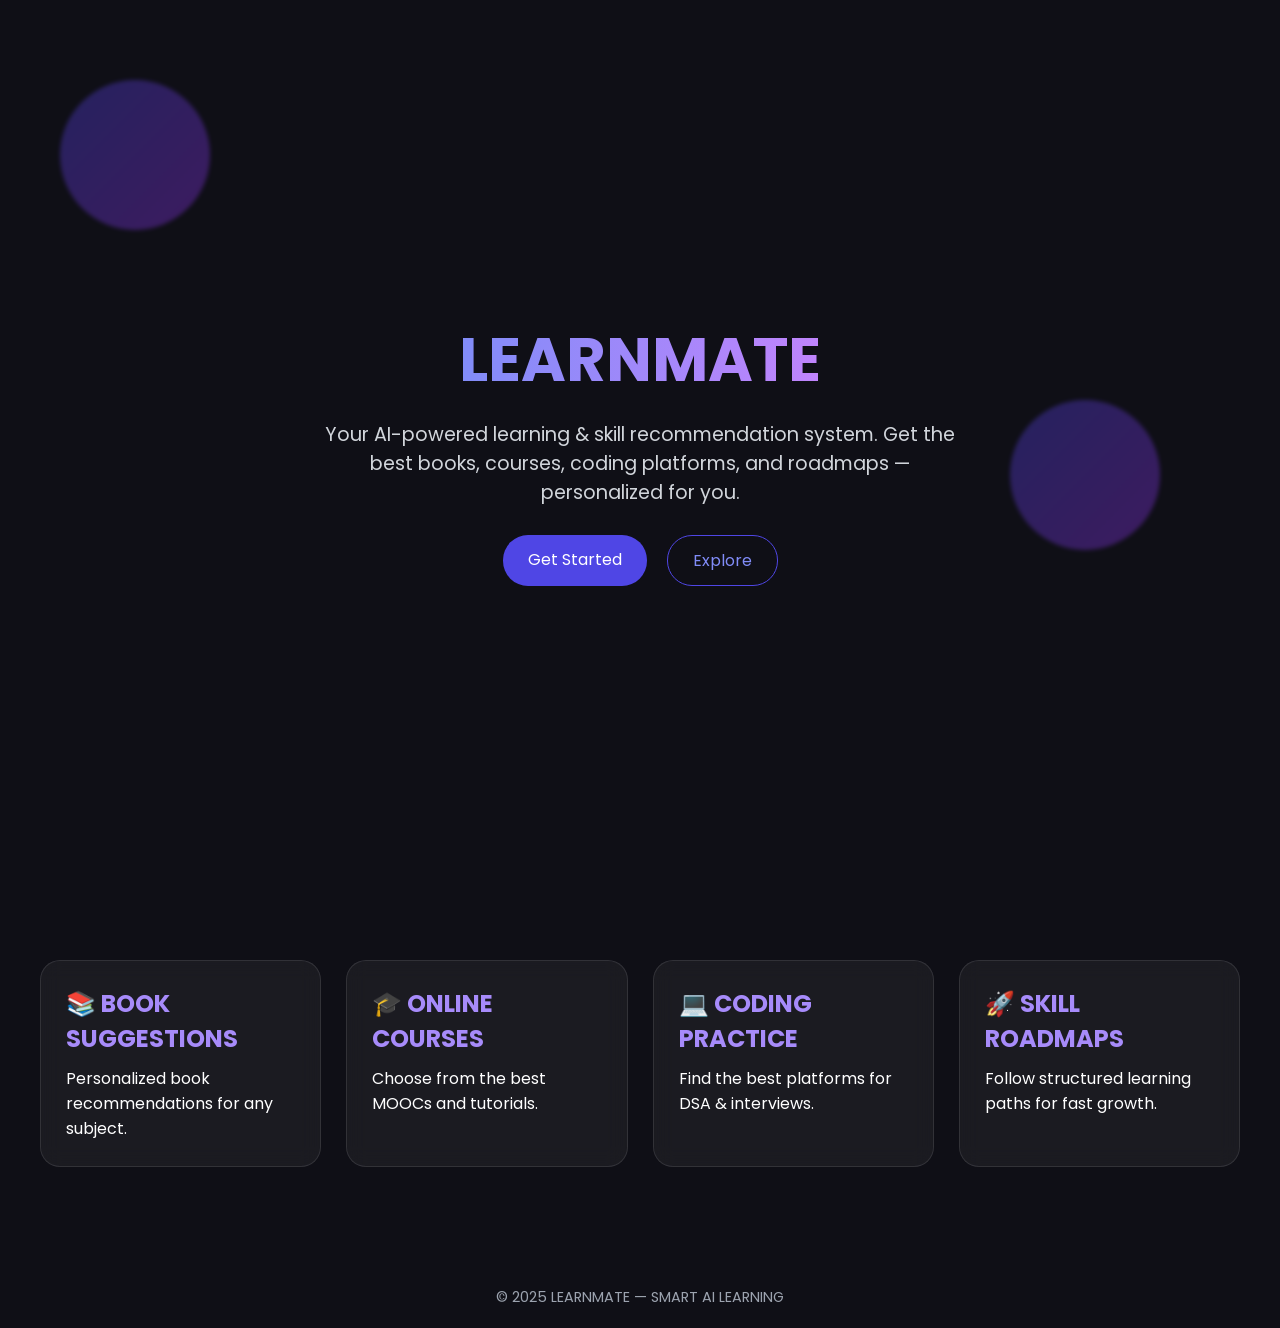
==== Learnmate/index.html @ 0e36d255 ""adding html,css and js file"" ====
<!DOCTYPE html>
<html lang="en">

<head>
            <meta charset="UTF-8" />
            <meta name="viewport" content="width=device-width, initial-scale=1.0" />
            <title>LEARNMATE - AI LEARNING</title>

            <!-- Link CSS -->
            <link rel="stylesheet" href="style.css">

            <!-- Google Fonts -->
            <link href="https://fonts.googleapis.com/css2?family=Poppins:wght@300;400;600;700&display=swap"
                        rel="stylesheet">
</head>

<body>

            <!-- Floating Animated Circles -->
            <div class="floating-ball ball1"></div>
            <div class="floating-ball ball2"></div>

            <!-- HERO SECTION -->
            <section class="hero">
                        <h1>LEARNMATE</h1>
                        <p>Your AI-powered learning & skill recommendation system.
                                    Get the best books, courses, coding platforms, and roadmaps — personalized for you.
                        </p>

                        <div class="hero-btns">
                                    <a href="#" class="btn-primary">Get Started</a>
                                    <a href="#" class="btn-secondary">Explore</a>
                        </div>
            </section>

            <!-- FEATURES SECTION -->
            <section class="features">
                        <div class="card">
                                    <h3>📚 BOOK SUGGESTIONS</h3>
                                    <p>Personalized book recommendations for any subject.</p>
                        </div>

                        <div class="card">
                                    <h3>🎓 ONLINE COURSES</h3>
                                    <p>Choose from the best MOOCs and tutorials.</p>
                        </div>

                        <div class="card">
                                    <h3>💻 CODING PRACTICE</h3>
                                    <p>Find the best platforms for DSA & interviews.</p>
                        </div>

                        <div class="card">
                                    <h3>🚀 SKILL ROADMAPS</h3>
                                    <p>Follow structured learning paths for fast growth.</p>
                        </div>
            </section>

            <footer>
                        © 2025 LEARNMATE — SMART AI LEARNING
            </footer>

            <!-- Link JavaScript -->
            <script src="script.js"></script>
</body>

</html>
---- Learnmate/style.css ----
* {
            margin: 0;
            padding: 0;
            box-sizing: border-box;
            font-family: 'Poppins', sans-serif;
}

body {
            background: #0f0f16;
            color: white;
            overflow-x: hidden;
}

/* Floating Balls */
.floating-ball {
            position: absolute;
            width: 150px;
            height: 150px;
            border-radius: 50%;
            background: linear-gradient(135deg, #4f46e5, #9333ea);
            filter: blur(2px);
            opacity: 0.35;
            animation: float 6s infinite ease-in-out;
            z-index: -1;
}

.ball1 {
            top: 80px;
            left: 60px;
}

.ball2 {
            top: 400px;
            right: 120px;
            animation-delay: 2s;
}

@keyframes float {
            0% {
                        transform: translateY(0px);
            }

            50% {
                        transform: translateY(-40px);
            }

            100% {
                        transform: translateY(0px);
            }
}

/* HERO SECTION */
.hero {
            height: 100vh;
            display: flex;
            flex-direction: column;
            align-items: center;
            justify-content: center;
            text-align: center;
            padding: 20px;
}

.hero h1 {
            font-size: 3.8rem;
            font-weight: 700;
            background: linear-gradient(90deg, #818cf8, #c084fc);
            background-clip: text;
            -webkit-background-clip: text;
            color: transparent;
}

.hero p {
            margin-top: 15px;
            font-size: 1.2rem;
            color: #d1d5db;
            max-width: 650px;
}

.hero-btns {
            margin-top: 28px;
            display: flex;
            gap: 20px;
}

.btn-primary {
            padding: 12px 25px;
            background: #4f46e5;
            color: white;
            border-radius: 25px;
            text-decoration: none;
            transition: 0.2s;
}

.btn-primary:hover {
            background: #4338ca;
            transform: scale(1.05);
}

.btn-secondary {
            padding: 12px 25px;
            background: transparent;
            border: 1px solid #4f46e5;
            color: #818cf8;
            border-radius: 25px;
            text-decoration: none;
            transition: 0.2s;
}

.btn-secondary:hover {
            background: #4f46e5;
            color: white;
            transform: scale(1.05);
}

/* FEATURES SECTION */
.features {
            display: grid;
            grid-template-columns: repeat(auto-fit, minmax(250px, 1fr));
            gap: 25px;
            padding: 60px 40px;
}

.card {
            padding: 25px;
            border-radius: 20px;
            background: rgba(255, 255, 255, 0.05);
            backdrop-filter: blur(10px);
            border: 1px solid rgba(255, 255, 255, 0.1);
            transition: 0.3s;
}

.card:hover {
            transform: translateY(-10px);
            background: rgba(255, 255, 255, 0.1);
}

.card h3 {
            font-size: 1.5rem;
            margin-bottom: 10px;
            color: #a78bfa;
}

footer {
            text-align: center;
            padding: 20px;
            font-size: 0.9rem;
            color: #9ca3af;
            margin-top: 40px;
}
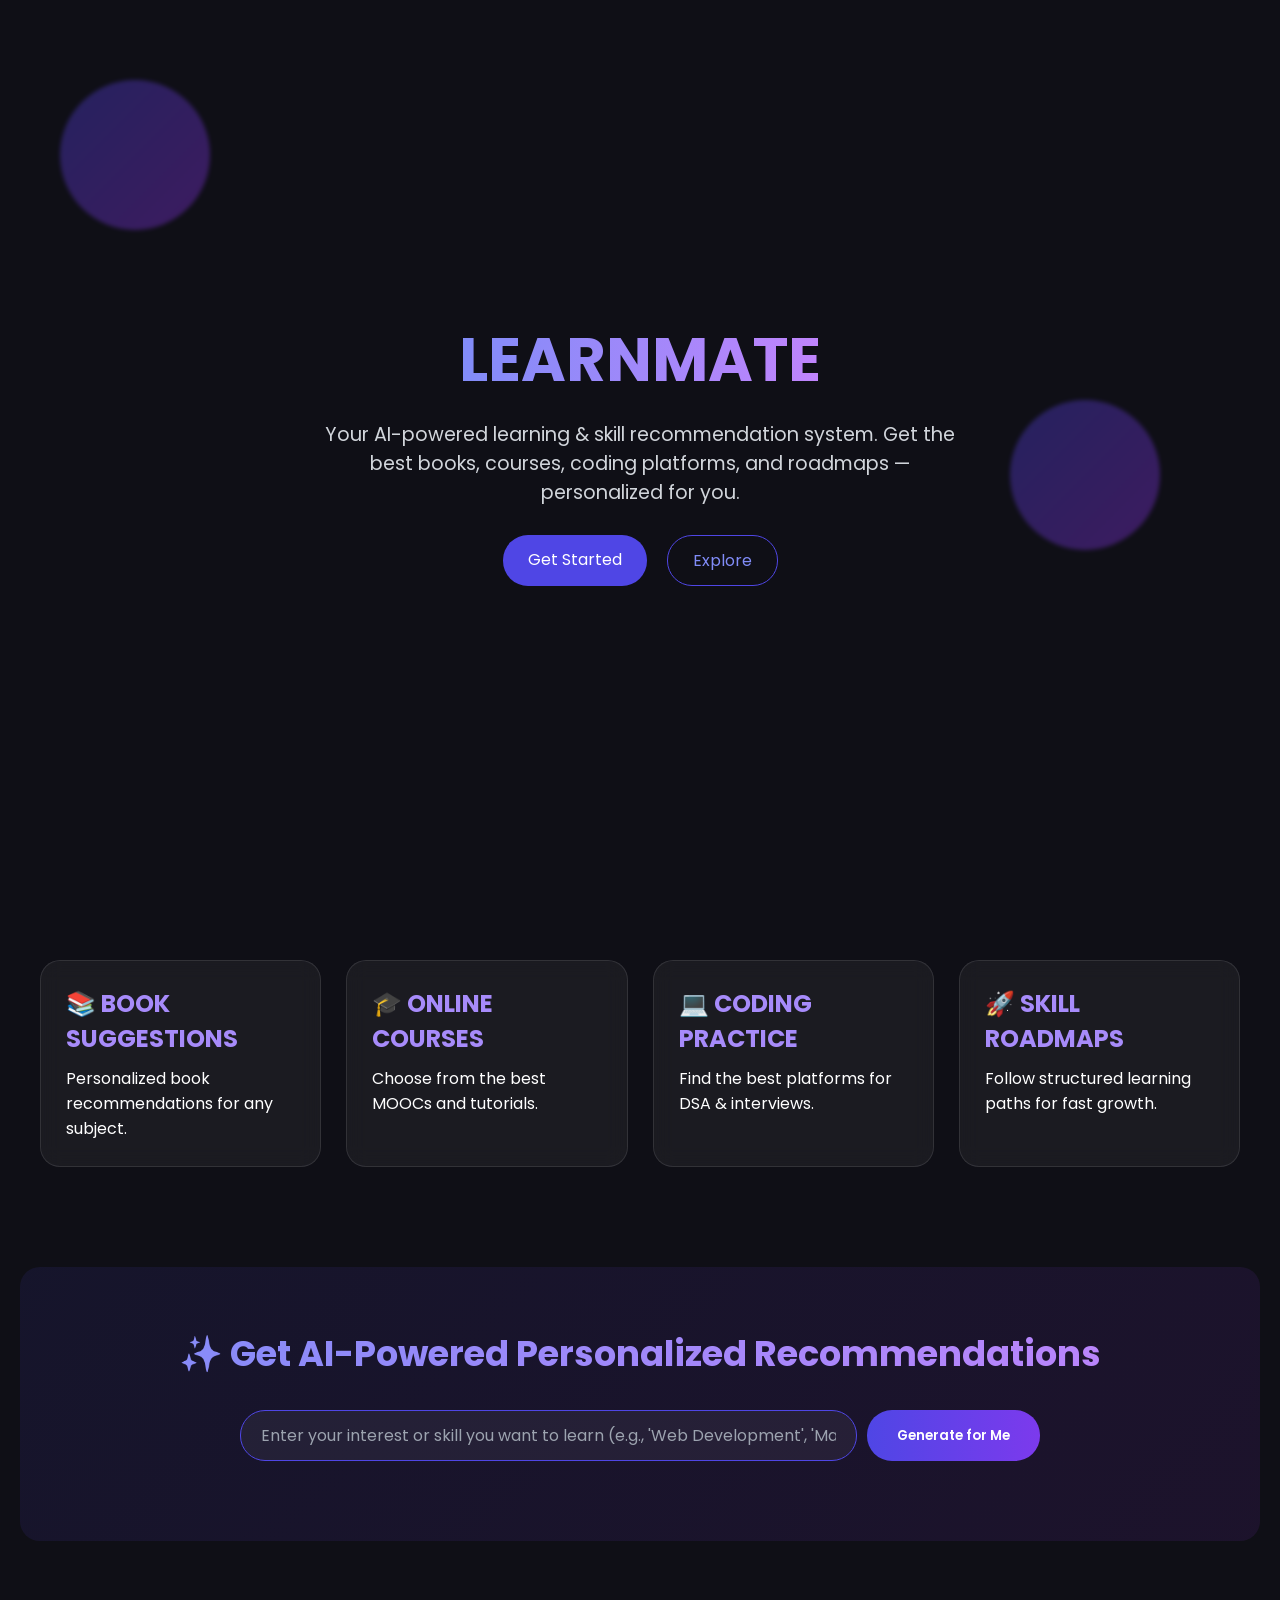
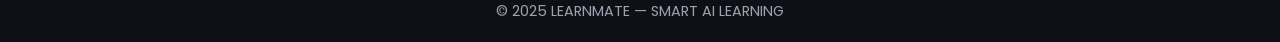
==== commit c7c41bdb: "Add TensorFlow ML models, endpoints, docs, and tests" ====
--- a/Learnmate/index.html
+++ b/Learnmate/index.html
@@ -26,34 +26,49 @@
                         <p>Your AI-powered learning & skill recommendation system.
                                     Get the best books, courses, coding platforms, and roadmaps — personalized for you.
                         </p>
-
-                        <div class="hero-btns">
-                                    <a href="#" class="btn-primary">Get Started</a>
-                                    <a href="#" class="btn-secondary">Explore</a>
-                        </div>
-            </section>
+           
+            <div class="hero-btns">
+                        <a href="#" class="btn-primary">Get Started</a>
+                        <a href="#" class="btn-secondary">Explore</a>
+            </div>
+            
+</section>
 
             <!-- FEATURES SECTION -->
-            <section class="features">
-                        <div class="card">
+            <section class="features" id="featuresSection">
+
+                        <div class="card" id="bookSuggestions">
                                     <h3>📚 BOOK SUGGESTIONS</h3>
                                     <p>Personalized book recommendations for any subject.</p>
                         </div>
 
-                        <div class="card">
+                        <div class="card" id="onlineCourses">
                                     <h3>🎓 ONLINE COURSES</h3>
                                     <p>Choose from the best MOOCs and tutorials.</p>
                         </div>
 
-                        <div class="card">
+                       <div class="card" id="codingPractice">
                                     <h3>💻 CODING PRACTICE</h3>
                                     <p>Find the best platforms for DSA & interviews.</p>
                         </div>
 
-                        <div class="card">
+                        <div class="card" id="skillRoadmaps">
                                     <h3>🚀 SKILL ROADMAPS</h3>
                                     <p>Follow structured learning paths for fast growth.</p>
                         </div>
+            </section>
+
+            <!-- AI PERSONALIZATION SECTION -->
+            <section class="ai-section" id="aiSection">
+                        <h2>✨ Get AI-Powered Personalized Recommendations</h2>
+                        <div class="input-container">
+                                    <input type="text" id="userInterest" placeholder="Enter your interest or skill you want to learn (e.g., 'Web Development', 'Machine Learning', 'iOS App Development')..." maxlength="200">
+                                    <button id="generateBtn" class="btn-generate">Generate for Me</button>
+                        </div>
+                        <div id="loadingSpinner" class="loading-hidden">
+                                    <span class="spinner"></span> Generating AI recommendations...
+                        </div>
+                        <div id="resultsContainer" class="results-container"></div>
             </section>
 
             <footer>
--- a/Learnmate/style.css
+++ b/Learnmate/style.css
@@ -4,13 +4,24 @@
             box-sizing: border-box;
             font-family: 'Poppins', sans-serif;
 }
-
+body {
+            opacity: 0;
+            transition: opacity 0.6s ease-in-out;
+}
+
+body.fade-in {
+            opacity: 1;
+}
 body {
             background: #0f0f16;
             color: white;
             overflow-x: hidden;
 }
-
+/* Fade-out page transition */
+body.fade-out {
+            opacity: 0;
+            transition: opacity 0.5s ease-in-out;
+}
 /* Floating Balls */
 .floating-ball {
             position: absolute;
@@ -140,6 +151,148 @@
             color: #a78bfa;
 }
 
+/* AI PERSONALIZATION SECTION */
+.ai-section {
+            padding: 60px 40px;
+            text-align: center;
+            background: linear-gradient(135deg, rgba(79, 70, 229, 0.1), rgba(147, 51, 234, 0.1));
+            margin: 40px 20px;
+            border-radius: 20px;
+}
+
+.ai-section h2 {
+            font-size: 2.2rem;
+            background: linear-gradient(90deg, #818cf8, #c084fc);
+            background-clip: text;
+            -webkit-background-clip: text;
+            color: transparent;
+            margin-bottom: 30px;
+}
+
+.input-container {
+            display: flex;
+            gap: 10px;
+            max-width: 800px;
+            margin: 0 auto 20px;
+            flex-wrap: wrap;
+            justify-content: center;
+}
+
+#userInterest {
+            flex: 1;
+            min-width: 250px;
+            padding: 12px 20px;
+            border-radius: 25px;
+            border: 1px solid #4f46e5;
+            background: rgba(255, 255, 255, 0.05);
+            color: white;
+            font-size: 1rem;
+            transition: 0.3s;
+}
+
+#userInterest::placeholder {
+            color: #9ca3af;
+}
+
+#userInterest:focus {
+            outline: none;
+            border-color: #818cf8;
+            background: rgba(255, 255, 255, 0.1);
+}
+
+.btn-generate {
+            padding: 12px 30px;
+            background: linear-gradient(90deg, #4f46e5, #7c3aed);
+            color: white;
+            border: none;
+            border-radius: 25px;
+            font-weight: 600;
+            cursor: pointer;
+            transition: 0.3s;
+}
+
+.btn-generate:hover {
+            background: linear-gradient(90deg, #4338ca, #6d28d9);
+            transform: scale(1.05);
+}
+
+.btn-generate:active {
+            transform: scale(0.98);
+}
+
+.loading-hidden {
+            display: none;
+            font-size: 1.1rem;
+            color: #818cf8;
+            margin: 20px 0;
+}
+
+.loading-visible {
+            display: block;
+}
+
+.spinner {
+            display: inline-block;
+            width: 20px;
+            height: 20px;
+            border: 3px solid #4f46e5;
+            border-top: 3px solid #818cf8;
+            border-radius: 50%;
+            animation: spin 1s linear infinite;
+            margin-right: 10px;
+}
+
+@keyframes spin {
+            0% { transform: rotate(0deg); }
+            100% { transform: rotate(360deg); }
+}
+
+.results-container {
+            max-width: 900px;
+            margin: 20px auto 0;
+            text-align: left;
+}
+
+.result-box {
+            background: rgba(255, 255, 255, 0.08);
+            border: 1px solid rgba(129, 140, 248, 0.3);
+            border-radius: 15px;
+            padding: 20px;
+            margin: 10px 0;
+            animation: slideIn 0.5s ease-in-out;
+}
+
+@keyframes slideIn {
+            from {
+                        opacity: 0;
+                        transform: translateY(10px);
+            }
+            to {
+                        opacity: 1;
+                        transform: translateY(0);
+            }
+}
+
+.result-box h3 {
+            color: #818cf8;
+            margin-bottom: 10px;
+            font-size: 1.2rem;
+}
+
+.result-box p {
+            color: #d1d5db;
+            line-height: 1.6;
+}
+
+.error-message {
+            background: rgba(239, 68, 68, 0.1);
+            border: 1px solid rgba(239, 68, 68, 0.3);
+            color: #fca5a5;
+            padding: 15px;
+            border-radius: 10px;
+            margin-top: 10px;
+}
+
 footer {
             text-align: center;
             padding: 20px;
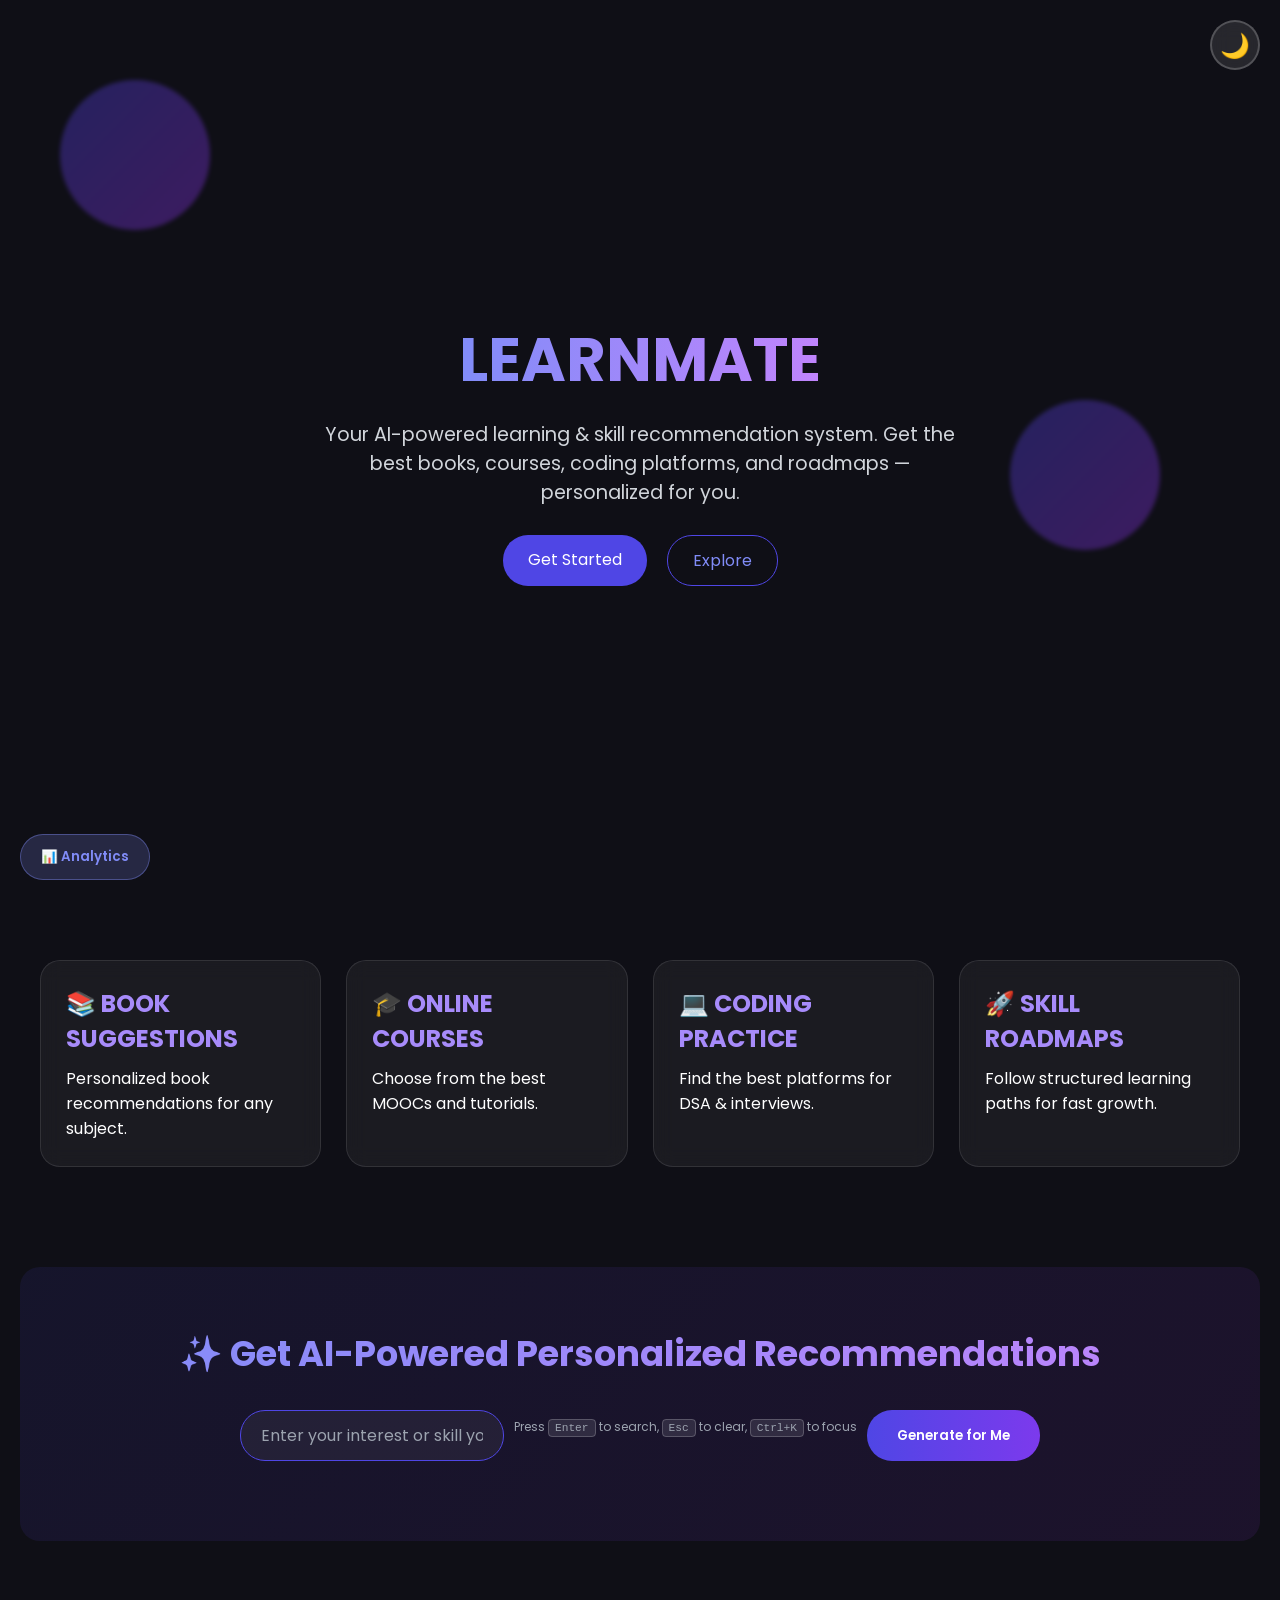
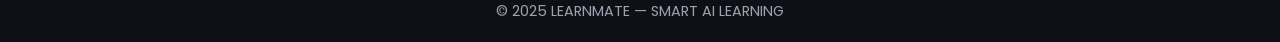
==== commit e2b2ff59: ""added pdf folder and save links"" ====
--- a/Learnmate/index.html
+++ b/Learnmate/index.html
@@ -4,10 +4,30 @@
 <head>
             <meta charset="UTF-8" />
             <meta name="viewport" content="width=device-width, initial-scale=1.0" />
-            <title>LEARNMATE - AI LEARNING</title>
+            <meta name="description" content="AI-powered learning & skill recommendation system. Get personalized book recommendations, online courses, coding practice platforms, and skill roadmaps." />
+            <meta name="keywords" content="AI learning, book recommendations, online courses, coding practice, skill roadmap, personalized learning" />
+            <meta name="author" content="LearnMate Team" />
+            
+            <!-- Open Graph / Facebook -->
+            <meta property="og:type" content="website" />
+            <meta property="og:url" content="https://learnmate.example.com/" />
+            <meta property="og:title" content="LearnMate - AI-Powered Learning Assistant" />
+            <meta property="og:description" content="Get personalized book recommendations, courses, coding platforms, and skill roadmaps powered by AI." />
+            
+            <!-- Twitter -->
+            <meta property="twitter:card" content="summary_large_image" />
+            <meta property="twitter:url" content="https://learnmate.example.com/" />
+            <meta property="twitter:title" content="LearnMate - AI-Powered Learning Assistant" />
+            <meta property="twitter:description" content="Get personalized book recommendations, courses, coding platforms, and skill roadmaps powered by AI." />
+            
+            <title>LearnMate - AI-Powered Learning & Skill Recommender</title>
+            
+            <!-- Favicon -->
+            <link rel="icon" type="image/x-icon" href="favicon.ico" />
 
             <!-- Link CSS -->
             <link rel="stylesheet" href="style.css">
+            <link rel="stylesheet" href="features.css">
 
             <!-- Google Fonts -->
             <link href="https://fonts.googleapis.com/css2?family=Poppins:wght@300;400;600;700&display=swap"
@@ -76,7 +96,13 @@
             </footer>
 
             <!-- Link JavaScript -->
+            <script src="enhanced.js"></script>
             <script src="script.js"></script>
+            <script src="pdf-export.js"></script>
+            <script src="share-links.js"></script>
+            <script src="theme-toggle.js"></script>
+            <script src="autocomplete.js"></script>
+            <script src="analytics.js"></script>
 </body>
 
 </html>
--- a/Learnmate/style.css
+++ b/Learnmate/style.css
@@ -16,6 +16,7 @@
             background: #0f0f16;
             color: white;
             overflow-x: hidden;
+            transition: background 0.3s ease, color 0.3s ease;
 }
 /* Fade-out page transition */
 body.fade-out {
--- a/Learnmate/features.css
+++ b/Learnmate/features.css
@@ -0,0 +1,669 @@
+/* Features CSS: PDF Export, Share Links, Theme Toggle, Autocomplete, Analytics */
+
+/* ============================================
+   PDF EXPORT BUTTON
+   ============================================ */
+.export-btn {
+    padding: 10px 20px;
+    background: rgba(239, 68, 68, 0.2);
+    border: 1px solid rgba(239, 68, 68, 0.4);
+    color: #ef4444;
+    border-radius: 8px;
+    cursor: pointer;
+    font-size: 0.9rem;
+    font-weight: 600;
+    transition: all 0.3s ease;
+    display: inline-flex;
+    align-items: center;
+    gap: 8px;
+    margin: 5px;
+}
+
+.export-btn:hover {
+    background: rgba(239, 68, 68, 0.3);
+    transform: translateY(-2px);
+    box-shadow: 0 4px 12px rgba(239, 68, 68, 0.3);
+}
+
+/* ============================================
+   SHARE BUTTON
+   ============================================ */
+.share-btn {
+    padding: 10px 20px;
+    background: rgba(34, 197, 94, 0.2);
+    border: 1px solid rgba(34, 197, 94, 0.4);
+    color: #22c55e;
+    border-radius: 8px;
+    cursor: pointer;
+    font-size: 0.9rem;
+    font-weight: 600;
+    transition: all 0.3s ease;
+    display: inline-flex;
+    align-items: center;
+    gap: 8px;
+    margin: 5px;
+}
+
+.share-btn:hover {
+    background: rgba(34, 197, 94, 0.3);
+    transform: translateY(-2px);
+    box-shadow: 0 4px 12px rgba(34, 197, 94, 0.3);
+}
+
+/* ============================================
+   ACTION BUTTONS CONTAINER (Bottom of result box)
+   ============================================ */
+.result-actions {
+    display: flex;
+    flex-wrap: wrap;
+    gap: 10px;
+    margin-top: 20px;
+    padding-top: 20px;
+    border-top: 1px solid rgba(255, 255, 255, 0.1);
+    justify-content: center;
+}
+
+[data-theme="light"] .result-actions {
+    border-top-color: rgba(15, 23, 42, 0.1);
+}
+
+/* ============================================
+   THEME TOGGLE
+   ============================================ */
+.theme-toggle {
+    position: fixed;
+    top: 20px;
+    right: 20px;
+    width: 50px;
+    height: 50px;
+    border-radius: 50%;
+    border: 2px solid rgba(255, 255, 255, 0.2);
+    background: rgba(255, 255, 255, 0.1);
+    backdrop-filter: blur(10px);
+    color: white;
+    font-size: 1.5rem;
+    cursor: pointer;
+    z-index: 1000;
+    transition: all 0.3s ease;
+    display: flex;
+    align-items: center;
+    justify-content: center;
+}
+
+.theme-toggle:hover {
+    transform: scale(1.1);
+    background: rgba(255, 255, 255, 0.2);
+}
+
+/* Light theme styles - Beautiful & Modern */
+[data-theme="light"] {
+    --bg-primary: #f8fafc;
+    --bg-secondary: #ffffff;
+    --bg-tertiary: #f1f5f9;
+    --text-primary: #0f172a;
+    --text-secondary: #475569;
+    --text-tertiary: #64748b;
+    --border-color: rgba(15, 23, 42, 0.08);
+    --card-bg: #ffffff;
+    --accent-color: #4f46e5;
+    --accent-light: #818cf8;
+    --shadow-sm: 0 1px 2px 0 rgba(0, 0, 0, 0.05);
+    --shadow-md: 0 4px 6px -1px rgba(0, 0, 0, 0.1);
+    --shadow-lg: 0 10px 15px -3px rgba(0, 0, 0, 0.1);
+}
+
+[data-theme="light"] body {
+    background: linear-gradient(135deg, #f8fafc 0%, #e2e8f0 100%);
+    color: var(--text-primary);
+}
+
+[data-theme="light"] .hero {
+    background: linear-gradient(135deg, rgba(79, 70, 229, 0.05) 0%, rgba(147, 51, 234, 0.05) 100%);
+}
+
+[data-theme="light"] .hero h1 {
+    background: linear-gradient(90deg, #4f46e5, #7c3aed);
+    background-clip: text;
+    -webkit-background-clip: text;
+    color: transparent;
+}
+
+[data-theme="light"] .hero p {
+    color: var(--text-secondary);
+}
+
+[data-theme="light"] .card {
+    background: var(--card-bg);
+    border: 1px solid var(--border-color);
+    color: var(--text-primary);
+    box-shadow: var(--shadow-md);
+    transition: all 0.3s ease;
+}
+
+[data-theme="light"] .card:hover {
+    box-shadow: var(--shadow-lg);
+    transform: translateY(-5px);
+    border-color: var(--accent-light);
+}
+
+[data-theme="light"] .card h3 {
+    color: var(--accent-color);
+}
+
+[data-theme="light"] .result-box {
+    background: var(--card-bg);
+    border: 1px solid var(--border-color);
+    color: var(--text-primary);
+    box-shadow: var(--shadow-md);
+}
+
+[data-theme="light"] .result-box h3 {
+    color: var(--accent-color);
+}
+
+[data-theme="light"] .result-box p {
+    color: var(--text-secondary);
+    line-height: 1.8;
+}
+
+[data-theme="light"] input,
+[data-theme="light"] #userInterest,
+[data-theme="light"] #interestInput {
+    background: var(--bg-secondary);
+    color: var(--text-primary);
+    border: 2px solid var(--border-color);
+    box-shadow: var(--shadow-sm);
+}
+
+[data-theme="light"] input:focus,
+[data-theme="light"] #userInterest:focus,
+[data-theme="light"] #interestInput:focus {
+    border-color: var(--accent-color);
+    box-shadow: 0 0 0 3px rgba(79, 70, 229, 0.1);
+}
+
+[data-theme="light"] .btn-primary {
+    background: linear-gradient(135deg, #4f46e5, #7c3aed);
+    color: white;
+    box-shadow: var(--shadow-md);
+}
+
+[data-theme="light"] .btn-primary:hover {
+    box-shadow: var(--shadow-lg);
+    transform: translateY(-2px);
+}
+
+[data-theme="light"] .btn-secondary {
+    border: 2px solid var(--accent-color);
+    color: var(--accent-color);
+    background: transparent;
+}
+
+[data-theme="light"] .btn-secondary:hover {
+    background: var(--accent-color);
+    color: white;
+}
+
+[data-theme="light"] .btn-generate {
+    background: linear-gradient(135deg, #4f46e5, #7c3aed);
+    color: white;
+    box-shadow: var(--shadow-md);
+}
+
+[data-theme="light"] .btn-generate:hover {
+    box-shadow: var(--shadow-lg);
+}
+
+[data-theme="light"] .ai-section {
+    background: linear-gradient(135deg, rgba(79, 70, 229, 0.08), rgba(147, 51, 234, 0.08));
+    border: 1px solid var(--border-color);
+    box-shadow: var(--shadow-md);
+}
+
+[data-theme="light"] .ai-section h2 {
+    background: linear-gradient(90deg, #4f46e5, #7c3aed);
+    background-clip: text;
+    -webkit-background-clip: text;
+    color: transparent;
+}
+
+[data-theme="light"] .autocomplete-dropdown {
+    background: var(--card-bg);
+    border: 1px solid var(--border-color);
+    box-shadow: var(--shadow-lg);
+}
+
+[data-theme="light"] .autocomplete-item {
+    color: var(--text-primary);
+}
+
+[data-theme="light"] .autocomplete-item:hover {
+    background: rgba(79, 70, 229, 0.08);
+}
+
+[data-theme="light"] .autocomplete-text mark {
+    background: rgba(79, 70, 229, 0.15);
+    color: var(--accent-color);
+}
+
+[data-theme="light"] .copy-btn,
+[data-theme="light"] .share-btn,
+[data-theme="light"] .export-btn,
+[data-theme="light"] .favorite-btn {
+    background: rgba(79, 70, 229, 0.1);
+    border-color: rgba(79, 70, 229, 0.2);
+    color: var(--accent-color);
+}
+
+[data-theme="light"] .copy-btn:hover,
+[data-theme="light"] .share-btn:hover,
+[data-theme="light"] .export-btn:hover {
+    background: rgba(79, 70, 229, 0.2);
+    box-shadow: var(--shadow-sm);
+}
+
+[data-theme="light"] .theme-toggle {
+    background: var(--card-bg);
+    border-color: var(--border-color);
+    color: var(--accent-color);
+    box-shadow: var(--shadow-md);
+}
+
+[data-theme="light"] .theme-toggle:hover {
+    box-shadow: var(--shadow-lg);
+}
+
+[data-theme="light"] .floating-ball {
+    opacity: 0.1;
+}
+
+[data-theme="light"] footer {
+    color: var(--text-tertiary);
+}
+
+[data-theme="light"] .skeleton {
+    background: linear-gradient(90deg, 
+        rgba(15, 23, 42, 0.05) 25%, 
+        rgba(15, 23, 42, 0.1) 50%, 
+        rgba(15, 23, 42, 0.05) 75%
+    );
+}
+
+[data-theme="light"] .error-message {
+    background: rgba(239, 68, 68, 0.1);
+    border-color: rgba(239, 68, 68, 0.3);
+    color: #dc2626;
+}
+
+[data-theme="light"] .toast {
+    box-shadow: var(--shadow-lg);
+}
+
+[data-theme="light"] .container {
+    background: rgba(255, 255, 255, 0.9);
+    border-color: var(--border-color);
+    box-shadow: var(--shadow-lg);
+}
+
+/* ============================================
+   AUTCOMPLETE DROPDOWN
+   ============================================ */
+.autocomplete-dropdown {
+    position: absolute;
+    top: 100%;
+    left: 0;
+    right: 0;
+    background: rgba(15, 15, 22, 0.95);
+    backdrop-filter: blur(20px);
+    border: 1px solid rgba(255, 255, 255, 0.2);
+    border-radius: 12px;
+    margin-top: 8px;
+    max-height: 300px;
+    overflow-y: auto;
+    z-index: 1000;
+    box-shadow: 0 8px 32px rgba(0, 0, 0, 0.3);
+}
+
+.autocomplete-item {
+    padding: 12px 16px;
+    cursor: pointer;
+    display: flex;
+    align-items: center;
+    gap: 10px;
+    transition: background 0.2s ease;
+    color: white;
+}
+
+.autocomplete-item:hover,
+.autocomplete-item[data-selected="true"] {
+    background: rgba(129, 140, 248, 0.2);
+}
+
+.autocomplete-icon {
+    font-size: 1rem;
+    opacity: 0.7;
+}
+
+.autocomplete-text {
+    flex: 1;
+}
+
+.autocomplete-text mark {
+    background: rgba(129, 140, 248, 0.3);
+    color: #818cf8;
+    padding: 2px 4px;
+    border-radius: 4px;
+}
+
+/* ============================================
+   ANALYTICS DASHBOARD
+   ============================================ */
+.analytics-dashboard {
+    position: fixed;
+    top: 50%;
+    left: 50%;
+    transform: translate(-50%, -50%);
+    width: 90%;
+    max-width: 800px;
+    max-height: 90vh;
+    background: rgba(15, 15, 22, 0.98);
+    backdrop-filter: blur(20px);
+    border: 1px solid rgba(255, 255, 255, 0.2);
+    border-radius: 20px;
+    padding: 30px;
+    z-index: 10000;
+    overflow-y: auto;
+    box-shadow: 0 20px 60px rgba(0, 0, 0, 0.5);
+    color: white;
+}
+
+.analytics-header {
+    display: flex;
+    justify-content: space-between;
+    align-items: center;
+    margin-bottom: 30px;
+    padding-bottom: 20px;
+    border-bottom: 1px solid rgba(255, 255, 255, 0.1);
+}
+
+.analytics-header h2 {
+    margin: 0;
+    color: #818cf8;
+}
+
+.close-analytics {
+    background: transparent;
+    border: none;
+    color: white;
+    font-size: 1.5rem;
+    cursor: pointer;
+    padding: 5px 10px;
+    border-radius: 8px;
+    transition: all 0.3s ease;
+}
+
+.close-analytics:hover {
+    background: rgba(255, 255, 255, 0.1);
+}
+
+.analytics-content {
+    display: flex;
+    flex-direction: column;
+    gap: 30px;
+}
+
+.stat-card {
+    background: rgba(255, 255, 255, 0.05);
+    border: 1px solid rgba(255, 255, 255, 0.1);
+    border-radius: 12px;
+    padding: 20px;
+    text-align: center;
+}
+
+.stat-value {
+    font-size: 2.5rem;
+    font-weight: 700;
+    color: #818cf8;
+    margin-bottom: 8px;
+}
+
+.stat-label {
+    font-size: 0.9rem;
+    color: rgba(255, 255, 255, 0.7);
+    text-transform: uppercase;
+    letter-spacing: 1px;
+}
+
+.analytics-section {
+    background: rgba(255, 255, 255, 0.05);
+    border: 1px solid rgba(255, 255, 255, 0.1);
+    border-radius: 12px;
+    padding: 20px;
+}
+
+.analytics-section h3 {
+    margin: 0 0 20px 0;
+    color: #818cf8;
+    font-size: 1.2rem;
+}
+
+.category-stats {
+    display: flex;
+    flex-direction: column;
+    gap: 10px;
+}
+
+.category-item {
+    display: flex;
+    justify-content: space-between;
+    align-items: center;
+    padding: 12px;
+    background: rgba(255, 255, 255, 0.05);
+    border-radius: 8px;
+}
+
+.category-name {
+    text-transform: capitalize;
+    color: white;
+}
+
+.category-count {
+    background: rgba(129, 140, 248, 0.2);
+    color: #818cf8;
+    padding: 4px 12px;
+    border-radius: 20px;
+    font-weight: 600;
+}
+
+.interests-list {
+    display: flex;
+    flex-direction: column;
+    gap: 8px;
+}
+
+.interest-item {
+    display: flex;
+    align-items: center;
+    gap: 12px;
+    padding: 10px;
+    background: rgba(255, 255, 255, 0.05);
+    border-radius: 8px;
+}
+
+.interest-rank {
+    font-weight: 700;
+    color: #818cf8;
+    min-width: 30px;
+}
+
+.interest-name {
+    flex: 1;
+    color: white;
+}
+
+.interest-count {
+    color: rgba(255, 255, 255, 0.7);
+    font-size: 0.9rem;
+}
+
+.daily-activity {
+    display: flex;
+    justify-content: space-around;
+    align-items: flex-end;
+    gap: 10px;
+    padding: 20px 0;
+}
+
+.day-bar {
+    display: flex;
+    flex-direction: column;
+    align-items: center;
+    gap: 8px;
+    flex: 1;
+}
+
+.day-label {
+    font-size: 0.8rem;
+    color: rgba(255, 255, 255, 0.7);
+    text-transform: uppercase;
+}
+
+.day-value {
+    width: 100%;
+    background: linear-gradient(180deg, #818cf8, #7c3aed);
+    border-radius: 4px 4px 0 0;
+    min-height: 5px;
+    transition: height 0.3s ease;
+}
+
+.day-count {
+    font-size: 0.9rem;
+    color: white;
+    font-weight: 600;
+}
+
+.analytics-actions {
+    display: flex;
+    gap: 10px;
+    justify-content: center;
+}
+
+.export-analytics-btn,
+.clear-analytics-btn {
+    padding: 10px 20px;
+    border-radius: 8px;
+    border: 1px solid rgba(255, 255, 255, 0.2);
+    background: rgba(255, 255, 255, 0.1);
+    color: white;
+    cursor: pointer;
+    transition: all 0.3s ease;
+    font-weight: 600;
+}
+
+.export-analytics-btn:hover {
+    background: rgba(34, 197, 94, 0.2);
+    border-color: rgba(34, 197, 94, 0.4);
+}
+
+.clear-analytics-btn:hover {
+    background: rgba(239, 68, 68, 0.2);
+    border-color: rgba(239, 68, 68, 0.4);
+}
+
+.analytics-overlay {
+    position: fixed;
+    top: 0;
+    left: 0;
+    right: 0;
+    bottom: 0;
+    background: rgba(0, 0, 0, 0.7);
+    z-index: 9999;
+}
+
+.analytics-btn {
+    position: fixed;
+    bottom: 20px;
+    left: 20px;
+    padding: 12px 20px;
+    background: rgba(129, 140, 248, 0.2);
+    border: 1px solid rgba(129, 140, 248, 0.4);
+    border-radius: 25px;
+    color: #818cf8;
+    cursor: pointer;
+    z-index: 1000;
+    font-weight: 600;
+    transition: all 0.3s ease;
+}
+
+.analytics-btn:hover {
+    background: rgba(129, 140, 248, 0.3);
+    transform: translateY(-2px);
+}
+
+/* ============================================
+   HIGHLIGHT ANIMATION FOR SHARED LINKS
+   ============================================ */
+@keyframes highlightPulse {
+    0%, 100% {
+        box-shadow: 0 0 0 0 rgba(129, 140, 248, 0.7);
+    }
+    50% {
+        box-shadow: 0 0 0 20px rgba(129, 140, 248, 0);
+    }
+}
+
+/* ============================================
+   RESPONSIVE ADJUSTMENTS
+   ============================================ */
+@media (max-width: 768px) {
+    .export-btn,
+    .share-btn {
+        width: 100%;
+        justify-content: center;
+        margin: 5px 0;
+    }
+    
+    .copy-btn,
+    .favorite-btn {
+        position: static;
+        margin-top: 10px;
+        margin-right: 5px;
+        width: auto;
+        display: inline-block;
+    }
+    
+    .result-box {
+        padding: 15px;
+        padding-top: 60px;
+    }
+    
+    .result-box h3 {
+        margin-top: 10px;
+    }
+    
+    .result-actions {
+        flex-direction: column;
+    }
+    
+    .result-actions button {
+        width: 100%;
+    }
+    
+    .analytics-dashboard {
+        width: 95%;
+        padding: 20px;
+    }
+    
+    .daily-activity {
+        flex-wrap: wrap;
+    }
+    
+    .day-bar {
+        min-width: 60px;
+    }
+    
+    .analytics-btn {
+        bottom: 80px;
+    }
+}
+
